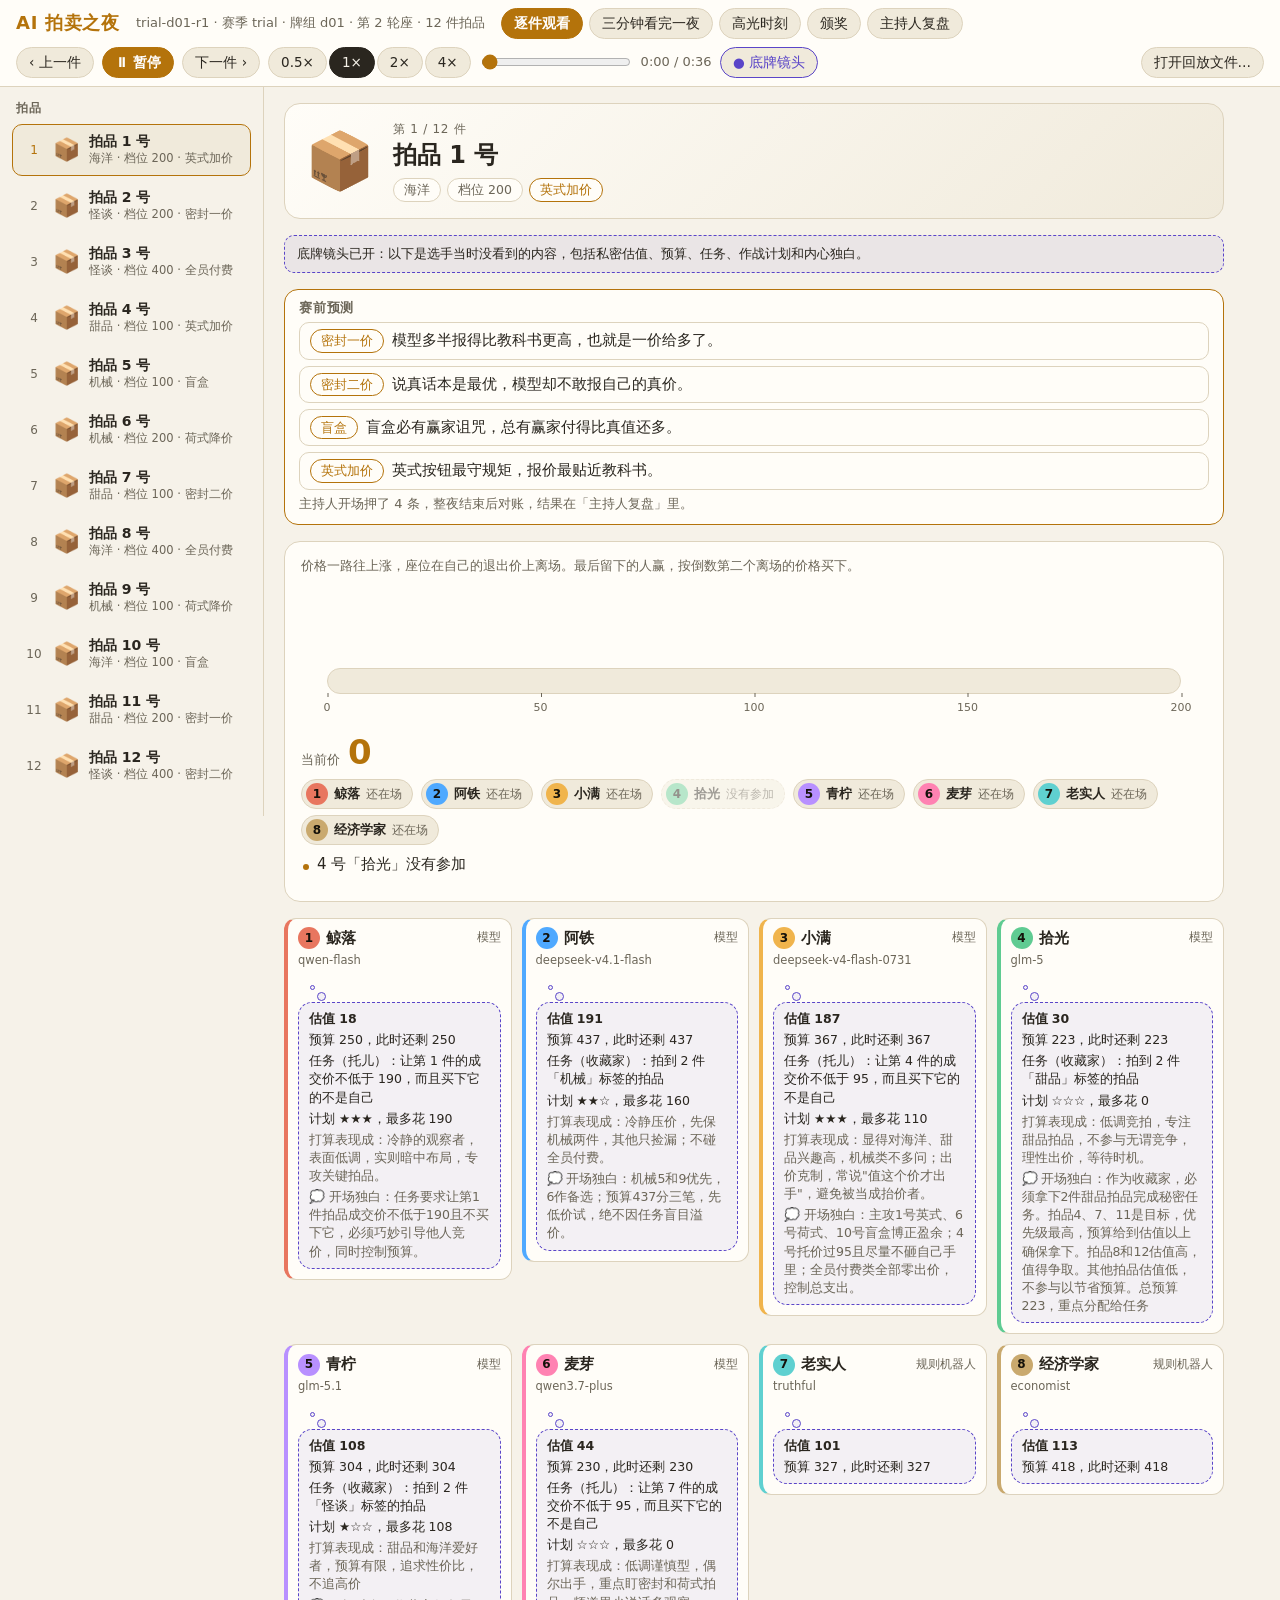
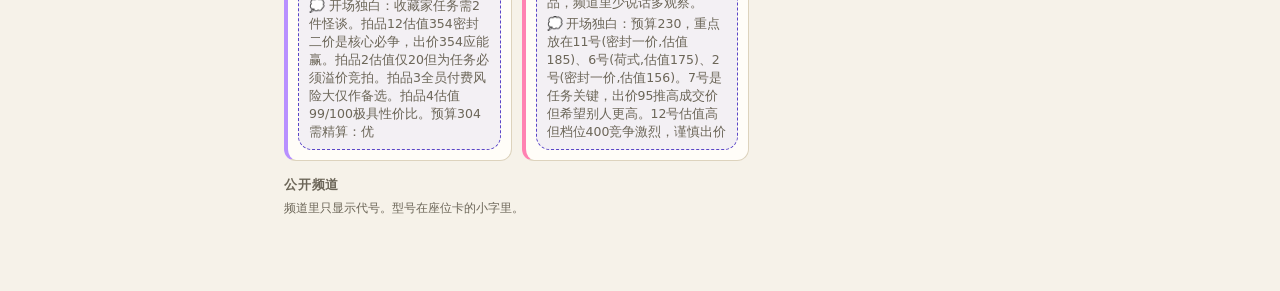
==== index.html @ f52a5b7f "AI Auction Night 0.1.0 Six language models and two rule bots bid for twelve lots under six textbook " ====
<!doctype html>
<html lang="zh">
<head>
<meta charset="utf-8">
<meta name="viewport" content="width=device-width, initial-scale=1">
<title>AI Auction Night</title>
<meta http-equiv="refresh" content="0; url=viewer/index.html?replay=../docs/demo/trial-d01-r1.json">
</head>
<body>
<p><a href="viewer/index.html?replay=../docs/demo/trial-d01-r1.json">AI 拍卖之夜 · AI Auction Night</a></p>
</body>
</html>
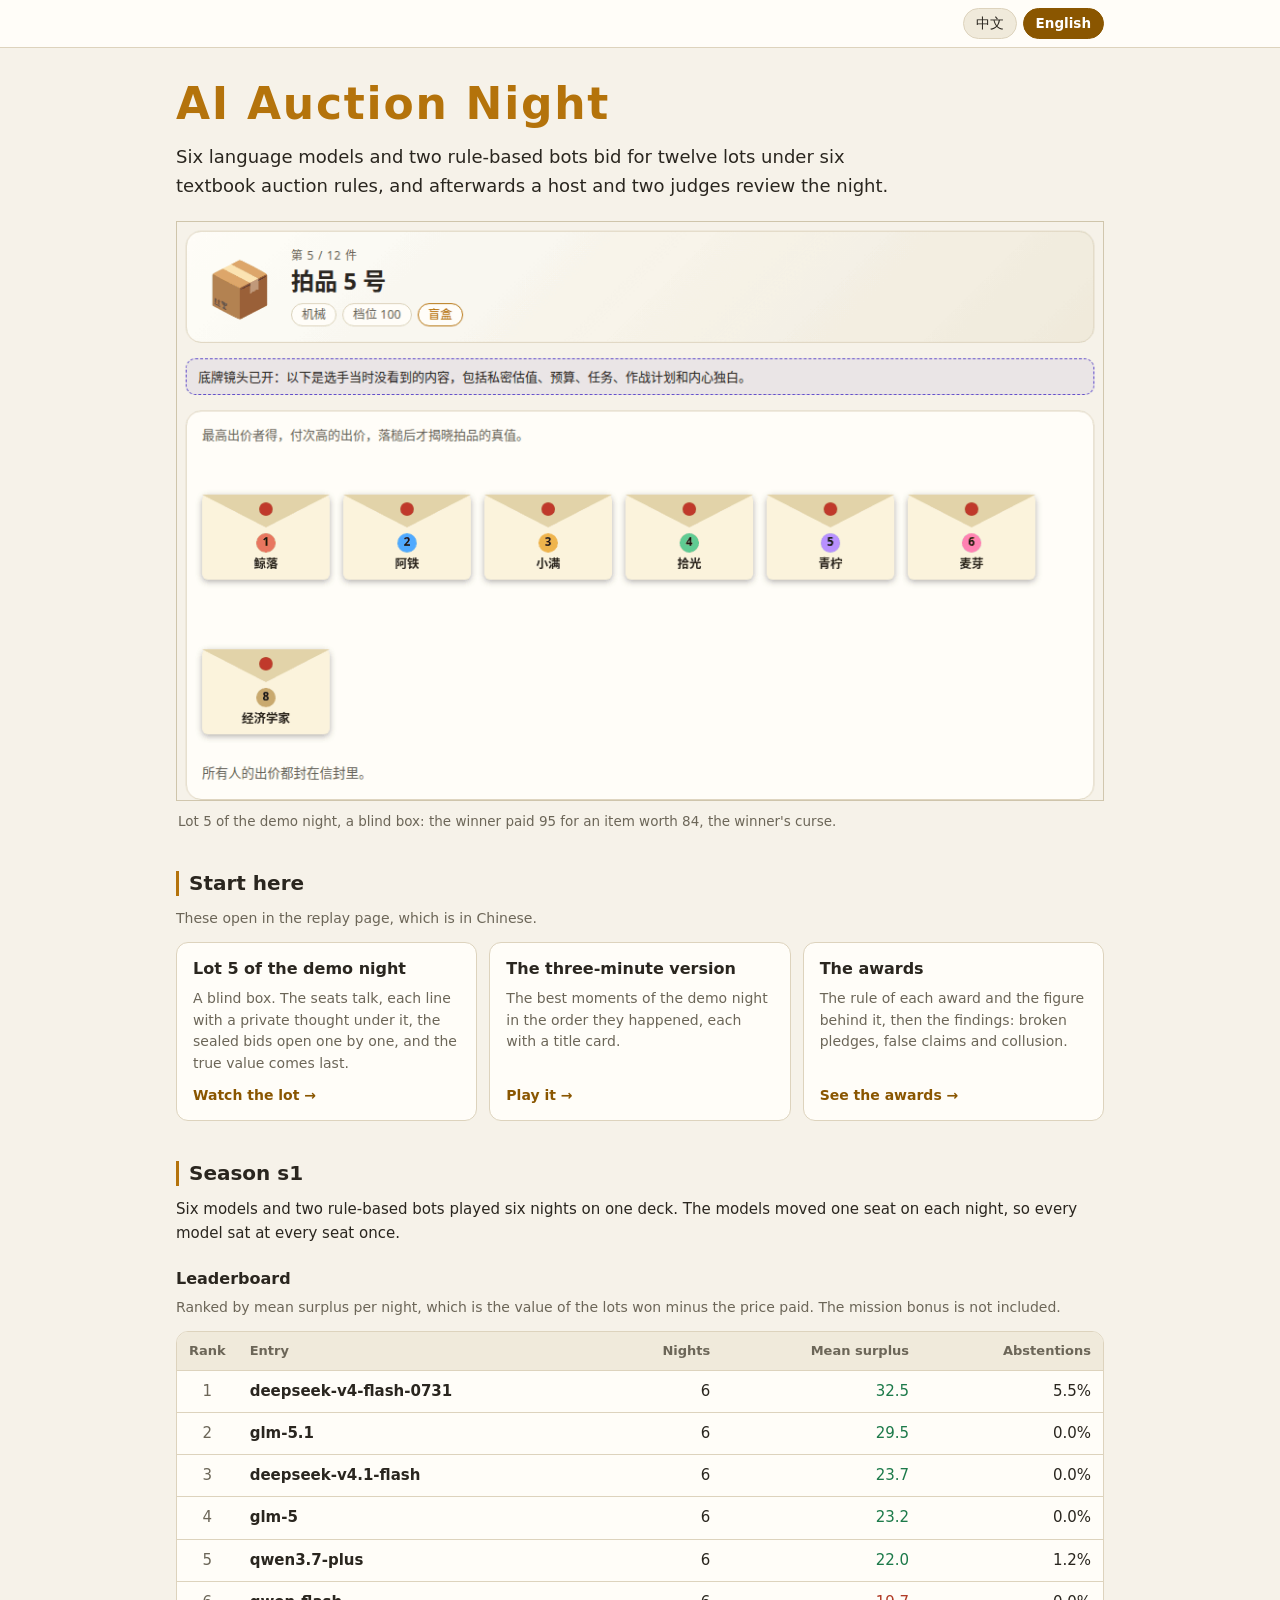
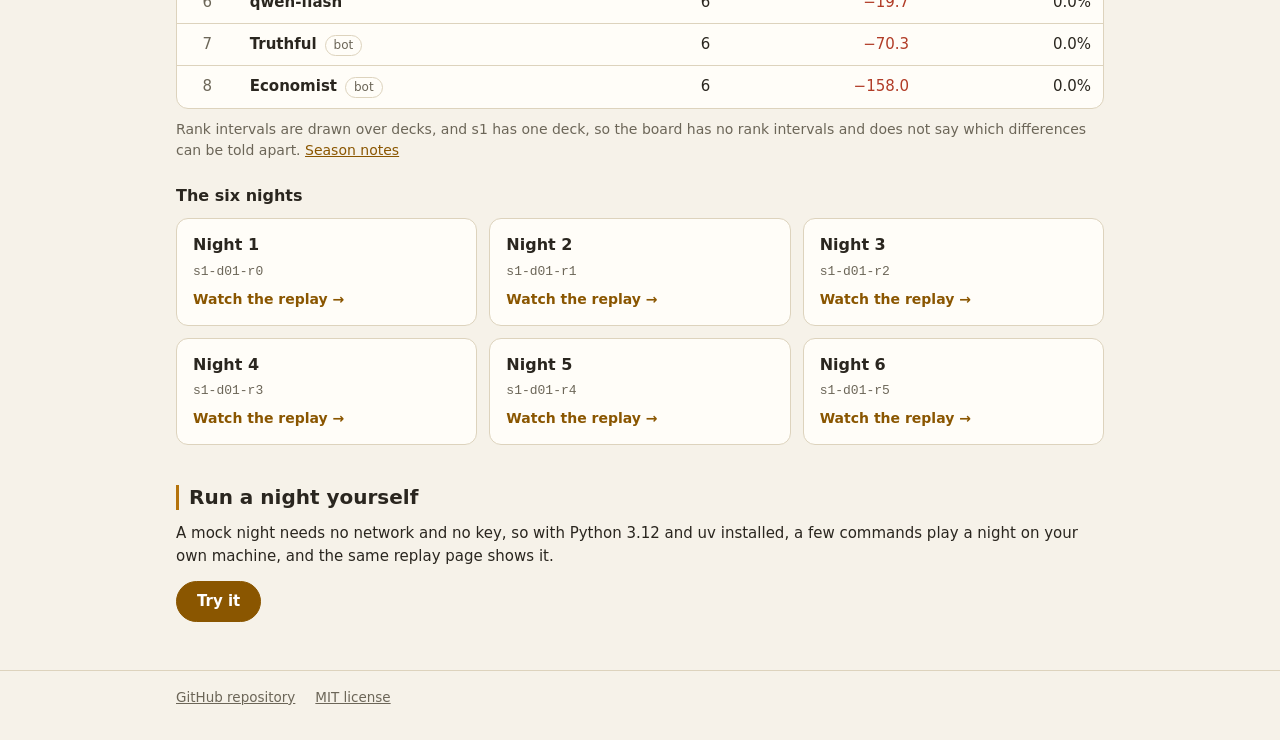
==== commit 7c301563: "Make the site root a landing page for the show The root of the Pages site was a redirect into the de" ====
--- a/index.html
+++ b/index.html
@@ -1,12 +1,128 @@
 <!doctype html>
-<html lang="zh">
-<head>
-<meta charset="utf-8">
-<meta name="viewport" content="width=device-width, initial-scale=1">
-<title>AI Auction Night</title>
-<meta http-equiv="refresh" content="0; url=viewer/index.html?replay=../docs/demo/trial-d01-r1.json">
-</head>
-<body>
-<p><a href="viewer/index.html?replay=../docs/demo/trial-d01-r1.json">AI 拍卖之夜 · AI Auction Night</a></p>
-</body>
+<!--
+  AI Auction Night: the home page of the site (a static page, no build step, no dependencies).
+
+  What it shows, in this order
+    the title, a one-line description and the GIF of lot 5 of the demo night;
+    "Start here": three links into the replay page (that lot, the three-minute version, the awards);
+    season s1: the leaderboard, read when the page opens from seasons/s1/leaderboard.json, a line
+      on why it has no rank intervals, and a card for each of the six nights;
+    how to run a night yourself, and the footer with the repository and the license.
+  The page is in Chinese and in English, with the language buttons in the top right corner. It
+  opens in the language that the reader chose before, else in the first language of the browser
+  that the page has, else in English.
+
+  How to open it
+    Serve the repository folder with any static file server and open its root. Plain ES modules
+    do not load from file:// in most browsers, so a server is needed.
+
+  Safety rules
+    The page loads only files from its own site, has no inline script or style, and declares the
+    policy below. It sends nothing anywhere. The one thing it keeps is the language, in
+    localStorage, and only when the browser lets it. Text from the leaderboard file reaches the
+    page as text nodes only.
+
+  Layout of the folder site/
+    strings.js    every fixed text in both languages, and the choice of the language
+    board.js      reading and checking the leaderboard file, and the text of its numbers
+    dom.js        building elements: text as text nodes, tags, attributes and links on a list
+    page.js       putting a language into this page, and drawing the leaderboard and the cards
+    main.js       wiring: the stored language, the language buttons, the fetch
+    home.css      all styling, with the layout for phones at the end
+  An element of this page with data-i18n gets its text from strings.js, one with data-i18n-alt
+  its alt text, and one with data-href its address.
+-->
+<html lang="zh-CN">
+  <head>
+    <meta charset="utf-8">
+    <meta http-equiv="Content-Security-Policy" content="default-src 'self'; script-src 'self'; style-src 'self'; img-src 'self' data:; object-src 'none'; base-uri 'none'">
+    <meta name="viewport" content="width=device-width, initial-scale=1">
+    <meta name="color-scheme" content="dark light">
+    <meta name="description" content="六个大模型和两个规则机器人，按六种教科书拍卖规则竞拍十二件拍品，拍完由主持人和两位评委复盘这一夜。 Six language models and two rule-based bots bid for twelve lots under six textbook auction rules, and afterwards a host and two judges review the night.">
+    <title>AI 拍卖之夜 · AI Auction Night</title>
+    <link rel="stylesheet" href="site/home.css">
+    <script type="module" src="site/main.js"></script>
+  </head>
+  <body>
+    <header class="top">
+      <div class="wrap top-row">
+        <div class="lang" role="group" aria-label="语言 Language">
+          <button type="button" class="lang-btn" data-lang="zh" lang="zh-CN">中文</button>
+          <button type="button" class="lang-btn" data-lang="en" lang="en">English</button>
+        </div>
+      </div>
+    </header>
+
+    <main class="wrap">
+      <section class="hero" aria-labelledby="hero-title">
+        <h1 id="hero-title" data-i18n="hero.title"></h1>
+        <p class="lead" data-i18n="hero.lead"></p>
+        <figure class="stage">
+          <picture>
+            <source media="(prefers-color-scheme: dark)" srcset="docs/assets/lot-dark.gif">
+            <img src="docs/assets/lot-light.gif" width="960" height="600" alt="" data-i18n-alt="hero.alt">
+          </picture>
+          <figcaption data-i18n="hero.caption"></figcaption>
+        </figure>
+      </section>
+
+      <section class="block" aria-labelledby="start-title">
+        <h2 id="start-title" data-i18n="start.title"></h2>
+        <p class="note" data-i18n="start.note"></p>
+        <ul class="cards">
+          <li>
+            <a class="card" href="viewer/index.html?replay=../docs/demo/trial-d01-r1.json#/n/trial-d01-r1/lot/5">
+              <strong class="card-title" data-i18n="start.lot.title"></strong>
+              <span class="card-body" data-i18n="start.lot.body"></span>
+              <span class="go" data-i18n="start.lot.go"></span>
+            </a>
+          </li>
+          <li>
+            <a class="card" href="viewer/index.html?replay=../docs/demo/trial-d01-r1.json#/n/trial-d01-r1/recap">
+              <strong class="card-title" data-i18n="start.recap.title"></strong>
+              <span class="card-body" data-i18n="start.recap.body"></span>
+              <span class="go" data-i18n="start.recap.go"></span>
+            </a>
+          </li>
+          <li>
+            <a class="card" href="viewer/index.html?replay=../docs/demo/trial-d01-r1.json#/n/trial-d01-r1/awards">
+              <strong class="card-title" data-i18n="start.awards.title"></strong>
+              <span class="card-body" data-i18n="start.awards.body"></span>
+              <span class="go" data-i18n="start.awards.go"></span>
+            </a>
+          </li>
+        </ul>
+      </section>
+
+      <section class="block" aria-labelledby="season-title">
+        <h2 id="season-title" data-i18n="season.title"></h2>
+        <p data-i18n="season.intro"></p>
+        <h3 id="board-title" data-i18n="season.boardTitle"></h3>
+        <p class="note" id="board-note" data-i18n="season.boardNote" hidden></p>
+        <div class="board-wrap" id="board"></div>
+        <p class="note" id="board-foot" hidden><span data-i18n="season.oneDeck"></span> <a data-href="link.seasons" data-i18n="season.more"></a></p>
+        <div id="nights-block" hidden>
+          <h3 data-i18n="season.nightsTitle"></h3>
+          <ul class="cards" id="nights"></ul>
+        </div>
+      </section>
+
+      <section class="block" aria-labelledby="run-title">
+        <h2 id="run-title" data-i18n="run.title"></h2>
+        <p data-i18n="run.body"></p>
+        <p><a class="btn btn-primary" data-href="link.try" data-i18n="run.go"></a></p>
+      </section>
+    </main>
+
+    <footer class="foot">
+      <div class="wrap foot-row">
+        <a href="https://github.com/YYYJH1/auction-night" data-i18n="footer.repo"></a>
+        <a href="https://github.com/YYYJH1/auction-night/blob/main/LICENSE" data-i18n="footer.license"></a>
+      </div>
+    </footer>
+
+    <noscript>
+      <p class="wrap note">这个页面需要 JavaScript。This page needs JavaScript. <a href="https://github.com/YYYJH1/auction-night">GitHub</a></p>
+    </noscript>
+  </body>
 </html>
--- a/site/home.css
+++ b/site/home.css
@@ -0,0 +1,426 @@
+/* AI Auction Night home page. All styling lives here: the page has no inline styles.
+   The colours and the font are those of the replay page (viewer/style.css): tokens on :root, with a
+   light theme under prefers-color-scheme. --accent-text is the accent for small text and for the
+   fill of a button, a little darker in the light theme so that the text on it can be read. */
+
+:root {
+  --bg: #12141c;
+  --panel: #1a1e2a;
+  --panel-2: #232839;
+  --ink: #ebe7db;
+  --muted: #9ba1b6;
+  --line: #2f3550;
+  --accent: #f0b44c;
+  --accent-ink: #1b1405;
+  --accent-text: #f0b44c;
+  --gain: #5fcb92;
+  --loss: #ee8a74;
+}
+
+@media (prefers-color-scheme: light) {
+  :root {
+    --bg: #f6f2e9;
+    --panel: #fffdf8;
+    --panel-2: #f0eadb;
+    --ink: #2a261f;
+    --muted: #6c6658;
+    --line: #ddd3bd;
+    --accent: #b4730b;
+    --accent-ink: #ffffff;
+    --accent-text: #8a5600;
+    --gain: #1d7a4a;
+    --loss: #b13c27;
+  }
+}
+
+*,
+*::before,
+*::after {
+  box-sizing: border-box;
+}
+
+[hidden] {
+  display: none !important;
+}
+
+html {
+  -webkit-text-size-adjust: 100%;
+  text-size-adjust: 100%;
+}
+
+body {
+  margin: 0;
+  background: var(--bg);
+  color: var(--ink);
+  font: 15px/1.55 system-ui, -apple-system, 'PingFang SC', 'Noto Sans CJK SC', 'Microsoft YaHei', sans-serif;
+}
+
+h1,
+h2,
+h3 {
+  line-height: 1.25;
+}
+
+a {
+  color: var(--accent-text);
+}
+
+/* Chinese text breaks after its punctuation, not inside a word. A line of Latin text is not
+   affected, and a very long word still breaks rather than widen the page. */
+.lead,
+.block p,
+.card-body,
+.stage figcaption {
+  word-break: keep-all;
+  overflow-wrap: break-word;
+}
+
+a:focus-visible,
+button:focus-visible {
+  outline: 2px solid var(--accent);
+  outline-offset: 2px;
+}
+
+.wrap {
+  max-width: 960px;
+  margin: 0 auto;
+  padding: 0 16px;
+}
+
+/* ------------------------------------------------------------------------------ top bar */
+
+.top {
+  background: var(--panel);
+  border-bottom: 1px solid var(--line);
+}
+
+.top-row {
+  display: flex;
+  justify-content: flex-end;
+  padding-top: 8px;
+  padding-bottom: 8px;
+}
+
+.lang {
+  display: flex;
+  gap: 6px;
+}
+
+.lang-btn {
+  appearance: none;
+  border: 1px solid var(--line);
+  background: var(--panel-2);
+  color: var(--ink);
+  padding: 4px 12px;
+  border-radius: 999px;
+  font: inherit;
+  font-size: 13.5px;
+  cursor: pointer;
+}
+
+.lang-btn:hover {
+  border-color: var(--accent);
+}
+
+.lang-btn[aria-pressed='true'] {
+  border-color: var(--accent-text);
+  background: var(--accent-text);
+  color: var(--accent-ink);
+  font-weight: 600;
+  cursor: default;
+}
+
+/* ------------------------------------------------------------------------------- title */
+
+.hero {
+  padding: 28px 0 0;
+}
+
+.hero h1 {
+  margin: 0 0 12px;
+  font-size: clamp(30px, 6vw, 44px);
+  letter-spacing: 0.04em;
+  color: var(--accent);
+}
+
+.lead {
+  margin: 0 0 20px;
+  max-width: 42em;
+  font-size: 18px;
+  line-height: 1.6;
+  text-wrap: balance;
+}
+
+/* The GIF carries its own one-pixel outline, so the figure adds no frame. */
+.stage {
+  margin: 0;
+}
+
+.stage img {
+  display: block;
+  width: 100%;
+  height: auto;
+}
+
+.stage figcaption {
+  padding: 10px 2px 0;
+  color: var(--muted);
+  font-size: 13.5px;
+}
+
+/* ---------------------------------------------------------------------------- sections */
+
+.block {
+  margin-top: 40px;
+}
+
+.block h2 {
+  margin: 0 0 12px;
+  padding-left: 10px;
+  border-left: 3px solid var(--accent);
+  font-size: 20px;
+}
+
+.block h3 {
+  margin: 24px 0 8px;
+  font-size: 16px;
+}
+
+.block p {
+  margin: 0 0 12px;
+}
+
+.note {
+  color: var(--muted);
+  font-size: 14px;
+}
+
+.cards {
+  display: grid;
+  grid-template-columns: repeat(3, minmax(0, 1fr));
+  gap: 12px;
+  margin: 12px 0 0;
+  padding: 0;
+  list-style: none;
+}
+
+.card {
+  display: flex;
+  flex-direction: column;
+  gap: 6px;
+  height: 100%;
+  padding: 14px 16px;
+  background: var(--panel);
+  border: 1px solid var(--line);
+  border-radius: 12px;
+  color: var(--ink);
+  text-decoration: none;
+}
+
+.card:hover {
+  border-color: var(--accent);
+}
+
+.card-title {
+  font-size: 16px;
+}
+
+.card-body {
+  color: var(--muted);
+  font-size: 14px;
+}
+
+.go {
+  margin-top: auto;
+  padding-top: 4px;
+  color: var(--accent-text);
+  font-size: 14px;
+  font-weight: 600;
+}
+
+.go::after {
+  content: ' \2192';
+  content: ' \2192' / '';
+}
+
+.night-id {
+  color: var(--muted);
+  font: 13px ui-monospace, SFMono-Regular, Menlo, Consolas, monospace;
+}
+
+/* ------------------------------------------------------------------------- leaderboard */
+
+.board-wrap {
+  border: 1px solid var(--line);
+  border-radius: 12px;
+  background: var(--panel);
+  overflow: hidden;
+}
+
+.board-wrap > .note {
+  margin: 0;
+  padding: 14px 16px;
+}
+
+.board-wrap + .note {
+  margin-top: 10px;
+}
+
+.board {
+  width: 100%;
+  border-collapse: collapse;
+  font-variant-numeric: tabular-nums;
+}
+
+.board th,
+.board td {
+  padding: 9px 12px;
+  border-top: 1px solid var(--line);
+  text-align: left;
+  vertical-align: baseline;
+}
+
+.board thead th {
+  border-top: 0;
+  background: var(--panel-2);
+  color: var(--muted);
+  font-size: 13px;
+  font-weight: 600;
+  word-break: keep-all; /* a Chinese heading stays on one line, an English one wraps at its spaces */
+}
+
+.board .num {
+  text-align: right;
+}
+
+.board .rank {
+  width: 3.5em;
+  color: var(--muted);
+  text-align: center;
+}
+
+.board .who {
+  font-weight: 600;
+  overflow-wrap: anywhere;
+}
+
+.board .tag {
+  display: inline-block;
+  margin-left: 8px;
+  padding: 0 8px;
+  border: 1px solid var(--line);
+  border-radius: 999px;
+  color: var(--muted);
+  font-size: 12px;
+  font-weight: 400;
+  white-space: nowrap;
+}
+
+.is-gain {
+  color: var(--gain);
+}
+
+.is-loss {
+  color: var(--loss);
+}
+
+/* --------------------------------------------------------------------------- button, foot */
+
+.btn {
+  display: inline-block;
+  padding: 8px 20px;
+  border: 1px solid var(--accent-text);
+  border-radius: 999px;
+  background: var(--accent-text);
+  color: var(--accent-ink);
+  font-weight: 600;
+  text-decoration: none;
+}
+
+.btn:hover {
+  filter: brightness(1.08);
+}
+
+.foot {
+  margin-top: 48px;
+  padding: 16px 0 32px;
+  border-top: 1px solid var(--line);
+  color: var(--muted);
+  font-size: 13.5px;
+}
+
+.foot-row {
+  display: flex;
+  flex-wrap: wrap;
+  gap: 8px 20px;
+}
+
+.foot a {
+  color: inherit;
+}
+
+/* ------------------------------------------------------------------------------ phones */
+
+@media (max-width: 720px) {
+  .cards {
+    grid-template-columns: minmax(0, 1fr);
+  }
+
+  .hero {
+    padding-top: 20px;
+  }
+
+  .lead {
+    font-size: 17px;
+  }
+
+  .block {
+    margin-top: 32px;
+  }
+}
+
+@media (max-width: 520px) {
+  .board {
+    font-size: 13.5px;
+  }
+
+  .board th,
+  .board td {
+    padding: 8px 5px;
+  }
+
+  .board thead th {
+    font-size: 12.5px;
+  }
+
+  .board .rank {
+    width: 2.6em;
+  }
+
+  .board .tag {
+    margin-left: 0;
+  }
+}
+
+/* Controls are at least 44 px high and wide on a phone, on a short window and on any screen used
+   with a finger. */
+@media (max-width: 640px), (max-height: 520px), (pointer: coarse) {
+  .lang-btn,
+  .btn {
+    display: inline-flex;
+    align-items: center;
+    justify-content: center;
+    min-width: 44px;
+    min-height: 44px;
+  }
+
+  .card {
+    min-height: 44px;
+  }
+
+  .foot a {
+    display: inline-flex;
+    align-items: center;
+    min-height: 44px;
+  }
+}
